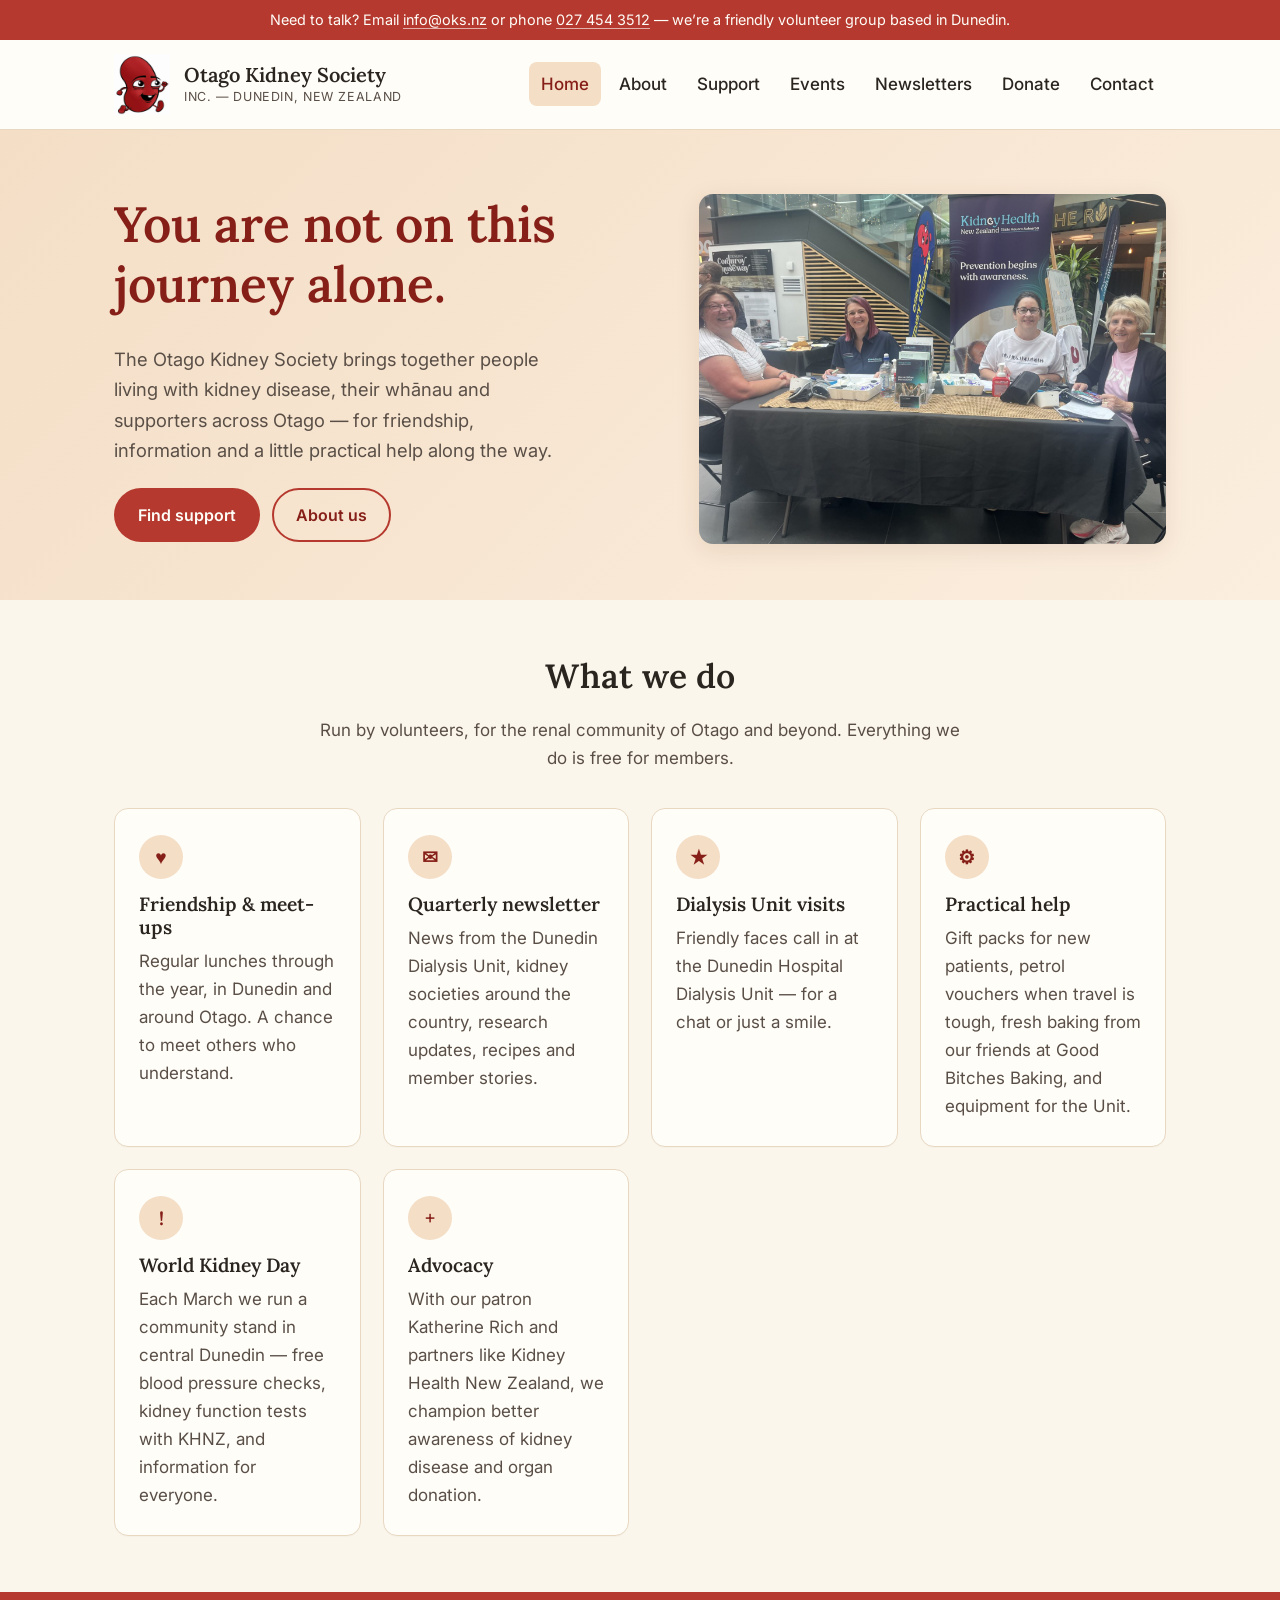
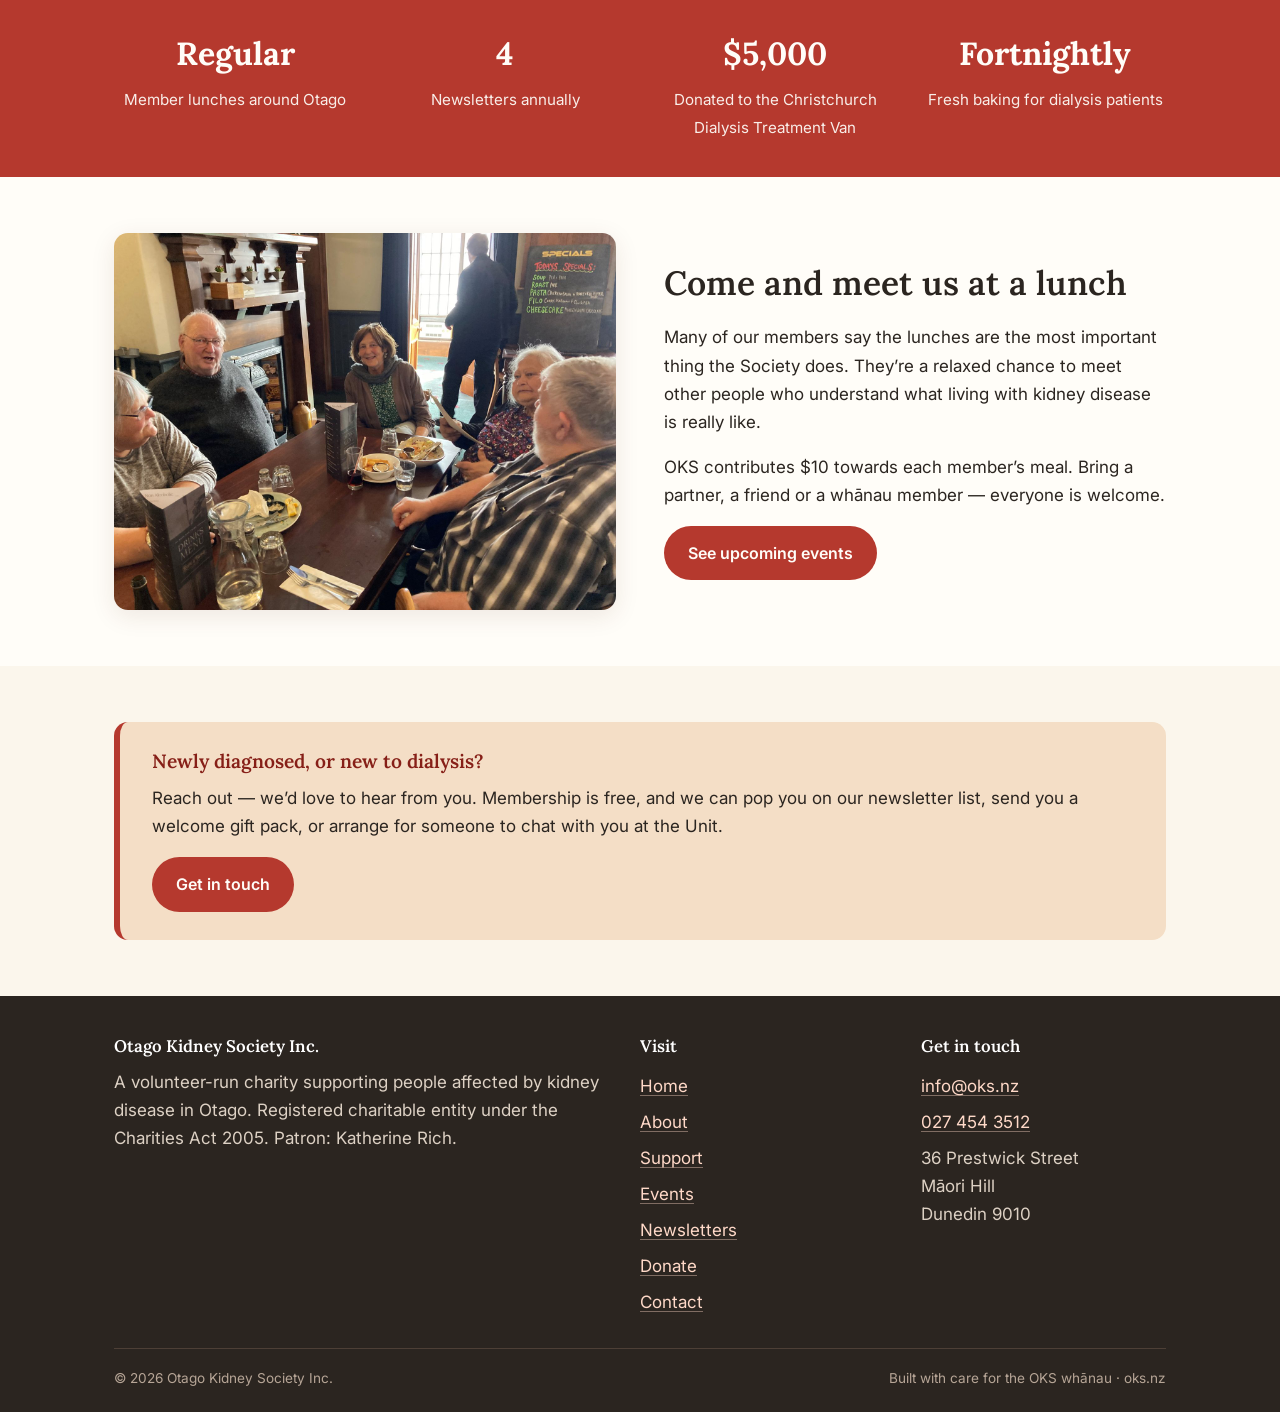
==== index.html @ d43c53f0 "Add the phone number to the banner on every page The top banner offered email only. It now reads "Em" ====
<!DOCTYPE html>
<html lang="en-NZ">
<head>
  <meta charset="UTF-8">
  <meta name="viewport" content="width=device-width, initial-scale=1.0">
  <title>Otago Kidney Society — supporting our renal community in Otago</title>
  <meta name="description" content="The Otago Kidney Society is a registered charity supporting people affected by kidney disease in Otago through friendship, information and practical help.">
  <link rel="icon" type="image/png" href="images/oks-logo.png">
  <link rel="preconnect" href="https://fonts.googleapis.com">
  <link rel="preconnect" href="https://fonts.gstatic.com" crossorigin>
  <link href="https://fonts.googleapis.com/css2?family=Inter:wght@400;500;600&family=Lora:wght@500;600&display=swap" rel="stylesheet">
  <link rel="stylesheet" href="styles.css">
</head>
<body>

<div class="topbar">
  Need to talk? Email <a href="mailto:info@oks.nz">info@oks.nz</a> or phone <a href="tel:+64274543512">027 454 3512</a> — we’re a friendly volunteer group based in Dunedin.
</div>

<header class="site-header">
  <div class="inner">
    <a class="brand" href="index.html">
      <img src="images/oks-logo.png" alt="OKS kidney mascot logo">
      <span class="name">Otago Kidney Society<small>Inc. — Dunedin, New Zealand</small></span>
    </a>
    <nav aria-label="Primary">
      <ul>
        <li><a class="active" href="index.html">Home</a></li>
        <li><a href="about.html">About</a></li>
        <li><a href="support.html">Support</a></li>
        <li><a href="events.html">Events</a></li>
        <li><a href="newsletters.html">Newsletters</a></li>
        <li><a href="donate.html">Donate</a></li>
        <li><a href="contact.html">Contact</a></li>
      </ul>
    </nav>
  </div>
</header>

<section class="hero">
  <div class="container grid">
    <div>
      <h1>You are not on this journey alone.</h1>
      <p class="lede">The Otago Kidney Society brings together people living with kidney disease, their whānau and supporters across Otago — for friendship, information and a little practical help along the way.</p>
      <div class="actions">
        <a class="btn btn-primary" href="support.html">Find support</a>
        <a class="btn btn-secondary" href="about.html">About us</a>
      </div>
    </div>
    <img class="hero-img" src="images/newsletter-photo.jpg" alt="OKS volunteers at a World Kidney Day stand in Dunedin's Wall Street Mall, alongside Kidney Health New Zealand.">
  </div>
</section>

<section>
  <div class="container">
    <div class="text-center" style="max-width:60ch;margin:0 auto 36px;">
      <h2>What we do</h2>
      <p class="muted">Run by volunteers, for the renal community of Otago and beyond. Everything we do is free for members.</p>
    </div>
    <div class="cards">
      <div class="card">
        <div class="icon">♥</div>
        <h3>Friendship &amp; meet-ups</h3>
        <p>Regular lunches through the year, in Dunedin and around Otago. A chance to meet others who understand.</p>
      </div>
      <div class="card">
        <div class="icon">✉</div>
        <h3>Quarterly newsletter</h3>
        <p>News from the Dunedin Dialysis Unit, kidney societies around the country, research updates, recipes and member stories.</p>
      </div>
      <div class="card">
        <div class="icon">★</div>
        <h3>Dialysis Unit visits</h3>
        <p>Friendly faces call in at the Dunedin Hospital Dialysis Unit — for a chat or just a smile.</p>
      </div>
      <div class="card">
        <div class="icon">⚙</div>
        <h3>Practical help</h3>
        <p>Gift packs for new patients, petrol vouchers when travel is tough, fresh baking from our friends at Good Bitches Baking, and equipment for the Unit.</p>
      </div>
      <div class="card">
        <div class="icon">!</div>
        <h3>World Kidney Day</h3>
        <p>Each March we run a community stand in central Dunedin — free blood pressure checks, kidney function tests with KHNZ, and information for everyone.</p>
      </div>
      <div class="card">
        <div class="icon">+</div>
        <h3>Advocacy</h3>
        <p>With our patron Katherine Rich and partners like Kidney Health New Zealand, we champion better awareness of kidney disease and organ donation.</p>
      </div>
    </div>
  </div>
</section>

<div class="fact-strip">
  <div class="container grid">
    <div><strong>Regular</strong><span>Member lunches around Otago</span></div>
    <div><strong>4</strong><span>Newsletters annually</span></div>
    <div><strong>$5,000</strong><span>Donated to the Christchurch Dialysis Treatment Van</span></div>
    <div><strong>Fortnightly</strong><span>Fresh baking for dialysis patients</span></div>
  </div>
</div>

<section class="alt">
  <div class="container split">
    <img src="images/lunch-3.jpg" alt="OKS members enjoying a relaxed lunch together at a local pub.">
    <div>
      <h2>Come and meet us at a lunch</h2>
      <p>Many of our members say the lunches are the most important thing the Society does. They’re a relaxed chance to meet other people who understand what living with kidney disease is really like.</p>
      <p>OKS contributes $10 towards each member’s meal. Bring a partner, a friend or a whānau member — everyone is welcome.</p>
      <a class="btn btn-primary" href="events.html">See upcoming events</a>
    </div>
  </div>
</section>

<section>
  <div class="container">
    <div class="callout">
      <h3>Newly diagnosed, or new to dialysis?</h3>
      <p>Reach out — we’d love to hear from you. Membership is free, and we can pop you on our newsletter list, send you a welcome gift pack, or arrange for someone to chat with you at the Unit.</p>
      <p style="margin-bottom:0;"><a class="btn btn-primary" href="contact.html">Get in touch</a></p>
    </div>
  </div>
</section>

<footer class="site-footer">
  <div class="container">
    <div class="grid">
      <div>
        <h4>Otago Kidney Society Inc.</h4>
        <p>A volunteer-run charity supporting people affected by kidney disease in Otago. Registered charitable entity under the Charities Act 2005. Patron: Katherine Rich.</p>
      </div>
      <div>
        <h4>Visit</h4>
        <ul>
          <li><a href="index.html">Home</a></li>
          <li><a href="about.html">About</a></li>
          <li><a href="support.html">Support</a></li>
          <li><a href="events.html">Events</a></li>
          <li><a href="newsletters.html">Newsletters</a></li>
          <li><a href="donate.html">Donate</a></li>
          <li><a href="contact.html">Contact</a></li>
        </ul>
      </div>
      <div>
        <h4>Get in touch</h4>
        <ul>
          <li><a href="mailto:info@oks.nz">info@oks.nz</a></li>
          <li><a href="tel:+64274543512">027 454 3512</a></li>
          <li>36 Prestwick Street<br>Māori Hill<br>Dunedin 9010</li>
        </ul>
      </div>
    </div>
    <div class="legal">
      <span>© <span id="year">2026</span> Otago Kidney Society Inc.</span>
      <span>Built with care for the OKS whānau · oks.nz</span>
    </div>
  </div>
  <script>document.getElementById('year').textContent = new Date().getFullYear();</script>
</footer>

</body>
</html>
---- styles.css ----
/* ==========================================================================
   Otago Kidney Society — site styles
   Warm, welcoming palette inspired by the OKS kidney mascot.
   ========================================================================== */

:root {
  --brand-red: #b5392e;
  --brand-red-dark: #861f17;
  --brand-red-soft: #e58075;
  --cream: #fbf6ec;
  --warm-panel: #f4dec6;
  --warm-panel-soft: #fbeede;
  --sage: #5c8b7f;
  --sage-dark: #3e695f;
  --ink: #2b2520;
  --ink-soft: #5a4f47;
  --line: #e8d8c2;
  --white: #fffdf8;

  --font-body: "Inter", "Helvetica Neue", Arial, sans-serif;
  --font-head: "Lora", Georgia, "Times New Roman", serif;

  --maxw: 1100px;
  --radius: 14px;
  --shadow: 0 6px 24px rgba(86, 35, 22, 0.10);
}

/* Reset-ish */
*, *::before, *::after { box-sizing: border-box; }
html { scroll-behavior: smooth; }
body {
  margin: 0;
  font-family: var(--font-body);
  font-size: 17px;
  line-height: 1.65;
  color: var(--ink);
  background: var(--cream);
  -webkit-font-smoothing: antialiased;
}

img { max-width: 100%; display: block; height: auto; }

a {
  color: var(--brand-red-dark);
  text-decoration: underline;
  text-underline-offset: 3px;
  text-decoration-color: rgba(134, 31, 23, 0.4);
}
a:hover { text-decoration-color: var(--brand-red); }

h1, h2, h3, h4 {
  font-family: var(--font-head);
  color: var(--ink);
  line-height: 1.2;
  margin: 0 0 .6em;
  font-weight: 600;
}
h1 { font-size: clamp(2rem, 4.5vw, 3.1rem); }
h2 { font-size: clamp(1.5rem, 3vw, 2.1rem); }
h3 { font-size: 1.2rem; }

p { margin: 0 0 1em; }

.container {
  max-width: var(--maxw);
  margin: 0 auto;
  padding: 0 24px;
}

/* ---------- Top banner ---------- */
.topbar {
  background: var(--brand-red);
  color: var(--white);
  font-size: 0.9rem;
  text-align: center;
  padding: 8px 24px;
}
.topbar a { color: var(--white); text-decoration-color: rgba(255,255,255,0.6); }

/* ---------- Header / nav ---------- */
.site-header {
  background: var(--white);
  border-bottom: 1px solid var(--line);
  position: sticky; top: 0; z-index: 50;
}
.site-header .inner {
  display: flex;
  align-items: center;
  justify-content: space-between;
  gap: 16px;
  padding: 14px 24px;
  max-width: var(--maxw);
  margin: 0 auto;
}
.brand {
  display: flex; align-items: center; gap: 14px;
  text-decoration: none; color: var(--ink);
}
.brand img { width: 56px; height: auto; }
.brand .name {
  font-family: var(--font-head);
  font-size: 1.25rem;
  line-height: 1.1;
  font-weight: 600;
}
.brand .name small {
  display: block;
  font-family: var(--font-body);
  font-size: 0.78rem;
  font-weight: 400;
  letter-spacing: 0.05em;
  text-transform: uppercase;
  color: var(--ink-soft);
  margin-top: 4px;
}
nav ul {
  list-style: none; padding: 0; margin: 0;
  display: flex; flex-wrap: wrap; gap: 6px;
}
nav a {
  display: inline-block;
  padding: 8px 12px;
  font-weight: 500;
  color: var(--ink);
  text-decoration: none;
  border-radius: 8px;
}
nav a:hover { background: var(--warm-panel-soft); }
nav a.active {
  color: var(--brand-red-dark);
  background: var(--warm-panel);
}

/* ---------- Hero ---------- */
.hero {
  background: linear-gradient(135deg, var(--warm-panel) 0%, var(--warm-panel-soft) 100%);
  padding: 64px 0 56px;
}
.hero .grid {
  display: grid;
  grid-template-columns: 1.15fr 1fr;
  gap: 48px;
  align-items: center;
}
.hero h1 { color: var(--brand-red-dark); }
.hero p.lede {
  font-size: 1.15rem;
  color: var(--ink-soft);
  max-width: 38ch;
}
.hero img.hero-img {
  width: 100%;
  border-radius: var(--radius);
  box-shadow: var(--shadow);
  aspect-ratio: 4 / 3;
  object-fit: cover;
}
.hero .actions { margin-top: 22px; display: flex; gap: 12px; flex-wrap: wrap; }

/* Page header (non-home pages) */
.page-head {
  background: var(--warm-panel-soft);
  padding: 56px 0 36px;
  border-bottom: 1px solid var(--line);
}
.page-head h1 { color: var(--brand-red-dark); margin-bottom: .3em; }
.page-head p { color: var(--ink-soft); max-width: 60ch; font-size: 1.1rem; }

/* ---------- Buttons ---------- */
.btn {
  display: inline-block;
  padding: 12px 22px;
  border-radius: 999px;
  font-weight: 600;
  text-decoration: none;
  border: 2px solid transparent;
  transition: transform .08s ease, background .2s ease;
  font-size: 1rem;
}
.btn:active { transform: translateY(1px); }
.btn-primary { background: var(--brand-red); color: var(--white); }
.btn-primary:hover { background: var(--brand-red-dark); }
.btn-secondary {
  background: transparent;
  color: var(--brand-red-dark);
  border-color: var(--brand-red);
}
.btn-secondary:hover { background: rgba(181, 57, 46, 0.07); }

/* ---------- Sections / cards ---------- */
section { padding: 56px 0; }
section.alt { background: var(--white); }

.cards {
  display: grid;
  gap: 22px;
  grid-template-columns: repeat(auto-fit, minmax(240px, 1fr));
}
.card {
  background: var(--white);
  border: 1px solid var(--line);
  border-radius: var(--radius);
  padding: 26px 24px;
  box-shadow: 0 1px 0 rgba(0,0,0,0.02);
}
.card .icon {
  width: 44px; height: 44px;
  border-radius: 50%;
  background: var(--warm-panel);
  color: var(--brand-red-dark);
  display: flex; align-items: center; justify-content: center;
  font-size: 1.2rem; font-weight: 700;
  font-family: var(--font-head);
  margin-bottom: 14px;
}
.card h3 { margin-bottom: .4em; }
.card p { color: var(--ink-soft); margin: 0; }

/* Two-column / three-column blocks */
.split {
  display: grid;
  grid-template-columns: 1fr 1fr;
  gap: 48px;
  align-items: center;
}
.split img { border-radius: var(--radius); box-shadow: var(--shadow); }

.callout {
  background: var(--warm-panel);
  border-radius: var(--radius);
  padding: 28px 32px;
  border-left: 6px solid var(--brand-red);
}
.callout h3 { color: var(--brand-red-dark); margin-top: 0; }

.fact-strip {
  background: var(--brand-red);
  color: var(--white);
  padding: 36px 0;
  text-align: center;
}
.fact-strip .grid {
  display: grid;
  grid-template-columns: repeat(auto-fit, minmax(160px, 1fr));
  gap: 28px;
}
.fact-strip strong {
  display: block;
  font-family: var(--font-head);
  font-size: 2rem;
  margin-bottom: 4px;
}
.fact-strip span { font-size: 0.95rem; opacity: 0.92; }

/* Lists */
.tick-list { list-style: none; padding: 0; margin: 0; }
.tick-list li {
  position: relative;
  padding: 10px 0 10px 36px;
  border-bottom: 1px dashed var(--line);
}
.tick-list li:last-child { border-bottom: 0; }
.tick-list li::before {
  content: "♥";
  position: absolute; left: 6px; top: 9px;
  color: var(--brand-red);
  font-size: 1.1rem;
}

/* Events list */
.event {
  display: grid;
  grid-template-columns: 110px 1fr;
  gap: 22px;
  padding: 22px 0;
  border-bottom: 1px solid var(--line);
}
.event:last-child { border-bottom: 0; }
.event .when {
  background: var(--warm-panel);
  border-radius: var(--radius);
  padding: 14px 8px;
  text-align: center;
  font-family: var(--font-head);
  color: var(--brand-red-dark);
}
.event .when .day {
  display: block;
  font-size: 1.6rem;
  line-height: 1;
}
.event .when .month {
  display: block;
  font-size: 0.85rem;
  text-transform: uppercase;
  letter-spacing: 0.06em;
  margin-top: 4px;
}
.event h3 { margin: 0 0 .25em; }
.event p { margin: 0; color: var(--ink-soft); }

/* Contact details */
.contact-grid {
  display: grid;
  grid-template-columns: 1fr 1fr;
  gap: 36px;
}
.contact-card {
  background: var(--white);
  border: 1px solid var(--line);
  border-radius: var(--radius);
  padding: 28px 30px;
}
.contact-card h3 { margin-top: 0; color: var(--brand-red-dark); }
.contact-card p { margin: .35em 0; }

/* Footer */
footer.site-footer {
  background: var(--ink);
  color: #ddd1c4;
  padding: 40px 0 22px;
  margin-top: 0;
}
footer.site-footer .grid {
  display: grid;
  grid-template-columns: 2fr 1fr 1fr;
  gap: 36px;
  margin-bottom: 28px;
}
footer.site-footer h4 {
  font-family: var(--font-head);
  color: #fff;
  font-size: 1.05rem;
  margin: 0 0 12px;
}
footer.site-footer a { color: #ffd9c8; text-decoration-color: rgba(255,217,200,0.4); }
footer.site-footer ul { list-style: none; padding: 0; margin: 0; }
footer.site-footer li { padding: 4px 0; }
footer.site-footer .legal {
  border-top: 1px solid #4d3f36;
  padding-top: 18px;
  font-size: 0.85rem;
  color: #b6a596;
  display: flex;
  justify-content: space-between;
  flex-wrap: wrap;
  gap: 12px;
}

/* Committee grid */
.committee {
  display: grid;
  grid-template-columns: repeat(auto-fit, minmax(220px, 1fr));
  gap: 18px;
  margin-top: 28px;
}
.person {
  background: var(--white);
  border: 1px solid var(--line);
  border-radius: var(--radius);
  padding: 22px 22px;
  text-align: center;
}
.person .avatar {
  width: 64px; height: 64px;
  border-radius: 50%;
  background: var(--warm-panel);
  color: var(--brand-red-dark);
  font-family: var(--font-head);
  font-size: 1.5rem;
  font-weight: 600;
  display: flex; align-items: center; justify-content: center;
  margin: 0 auto 12px;
}
.person h3 { margin: 0 0 .2em; font-size: 1.1rem; }
.person .role {
  display: inline-block;
  background: var(--warm-panel);
  color: var(--brand-red-dark);
  padding: 3px 10px;
  border-radius: 999px;
  font-size: 0.78rem;
  font-weight: 600;
  letter-spacing: 0.04em;
  text-transform: uppercase;
  margin-bottom: 8px;
}
.person p { margin: 0; color: var(--ink-soft); font-size: 0.95rem; }
.person.officer .avatar {
  background: var(--brand-red);
  color: var(--white);
}

.officers-row { margin-bottom: 10px; }

/* Utilities */
.text-center { text-align: center; }
.muted { color: var(--ink-soft); }
.notice {
  background: var(--warm-panel-soft);
  border: 1px dashed var(--brand-red-soft);
  border-radius: var(--radius);
  padding: 18px 22px;
  color: var(--ink-soft);
  font-size: 0.95rem;
}
.notice strong { color: var(--brand-red-dark); }

/* ---------- Mobile ---------- */
@media (max-width: 820px) {
  .hero { padding: 40px 0; }
  .hero .grid { grid-template-columns: 1fr; gap: 28px; }
  .split { grid-template-columns: 1fr; gap: 28px; }
  .contact-grid { grid-template-columns: 1fr; gap: 22px; }
  footer.site-footer .grid { grid-template-columns: 1fr; gap: 22px; }
  .site-header .inner { flex-direction: column; align-items: flex-start; gap: 12px; }
  nav ul { width: 100%; }
}

@media (max-width: 480px) {
  .event { grid-template-columns: 90px 1fr; gap: 14px; }
  .brand img { width: 46px; }
  .brand .name { font-size: 1.05rem; }
}
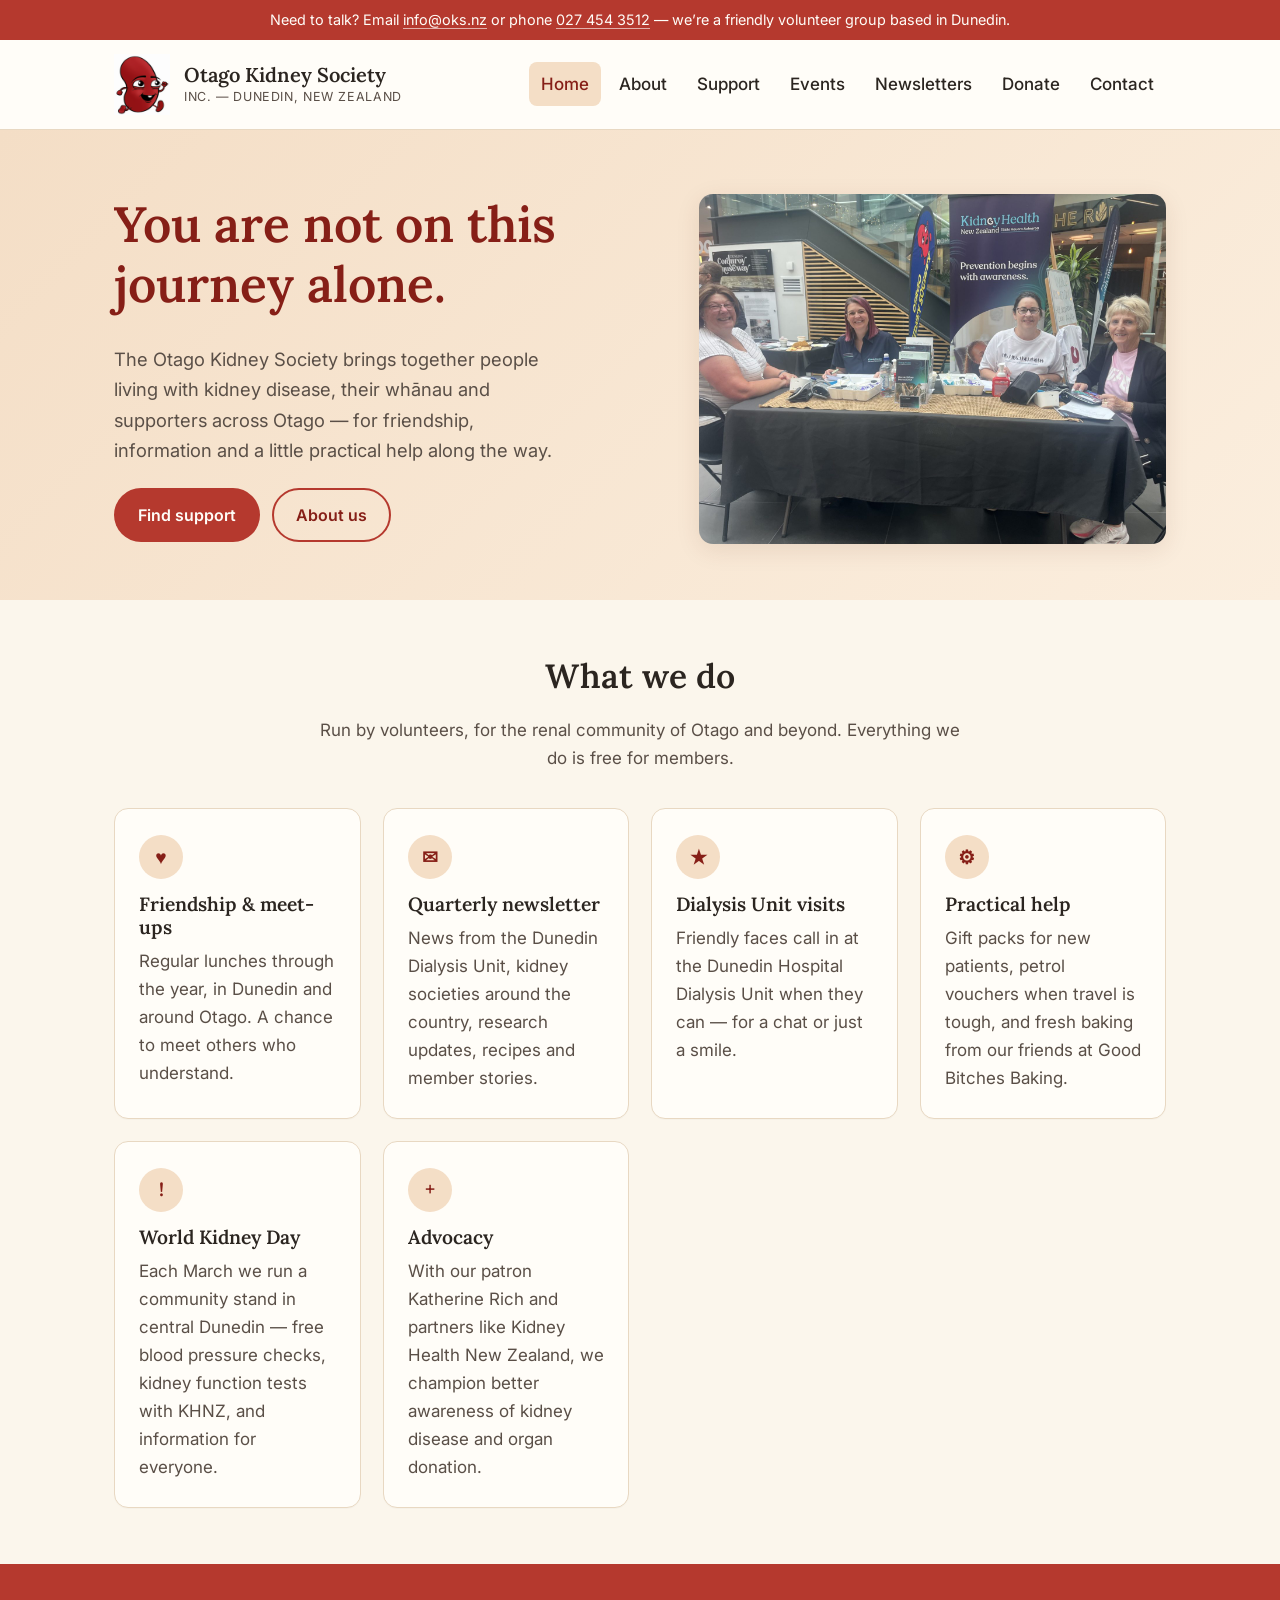
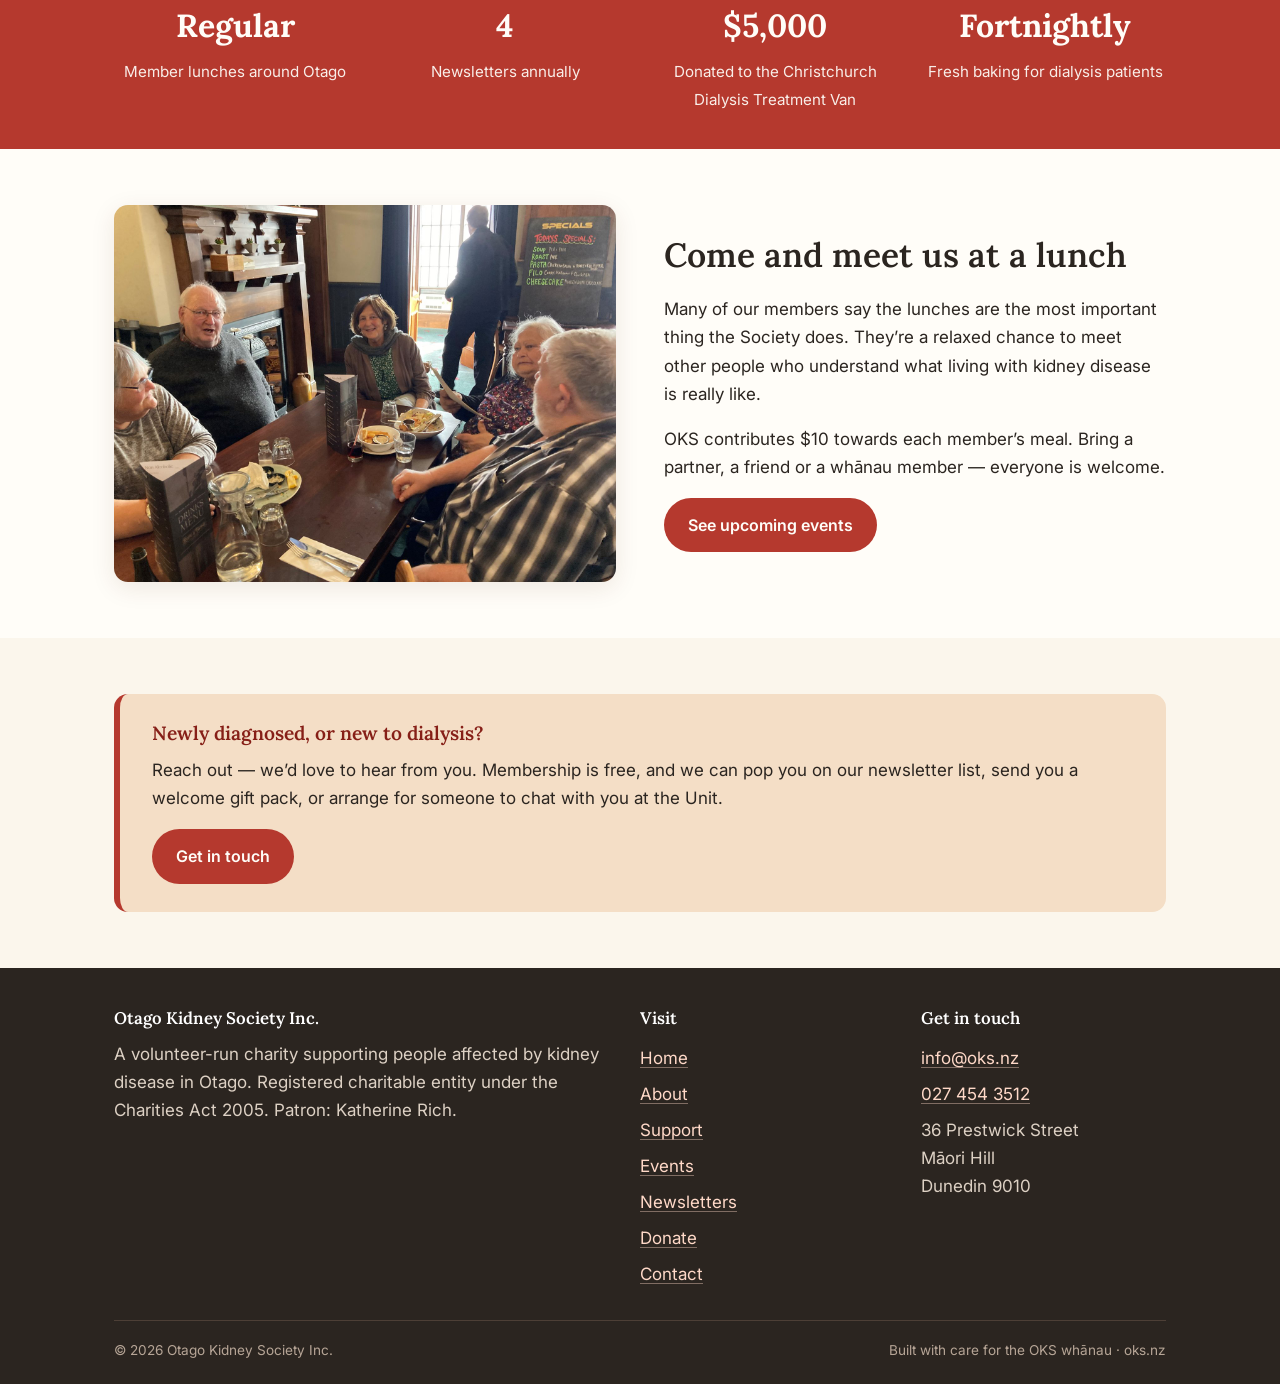
==== commit 280fdd3c: "Content, accessibility and social sharing improvements Content - Kidney Society link corrected to ki" ====
--- a/index.html
+++ b/index.html
@@ -6,6 +6,21 @@
   <title>Otago Kidney Society — supporting our renal community in Otago</title>
   <meta name="description" content="The Otago Kidney Society is a registered charity supporting people affected by kidney disease in Otago through friendship, information and practical help.">
   <link rel="icon" type="image/png" href="images/oks-logo.png">
+  <!-- Social sharing (Facebook, Messenger, LinkedIn) -->
+  <meta property="og:type" content="website">
+  <meta property="og:site_name" content="Otago Kidney Society">
+  <meta property="og:locale" content="en_NZ">
+  <meta property="og:title" content="Otago Kidney Society — supporting our renal community in Otago">
+  <meta property="og:description" content="The Otago Kidney Society is a registered charity supporting people affected by kidney disease in Otago through friendship, information and practical help.">
+  <meta property="og:url" content="https://qj-adam.github.io/oks-website/">
+  <meta property="og:image" content="https://qj-adam.github.io/oks-website/images/newsletter-photo.jpg">
+  <meta property="og:image:alt" content="OKS volunteers at a World Kidney Day stand in Dunedin, alongside Kidney Health New Zealand.">
+  <!-- Social sharing (X / Twitter) -->
+  <meta name="twitter:card" content="summary_large_image">
+  <meta name="twitter:title" content="Otago Kidney Society — supporting our renal community in Otago">
+  <meta name="twitter:description" content="The Otago Kidney Society is a registered charity supporting people affected by kidney disease in Otago through friendship, information and practical help.">
+  <meta name="twitter:image" content="https://qj-adam.github.io/oks-website/images/newsletter-photo.jpg">
+  <link rel="canonical" href="https://qj-adam.github.io/oks-website/">
   <link rel="preconnect" href="https://fonts.googleapis.com">
   <link rel="preconnect" href="https://fonts.gstatic.com" crossorigin>
   <link href="https://fonts.googleapis.com/css2?family=Inter:wght@400;500;600&family=Lora:wght@500;600&display=swap" rel="stylesheet">
@@ -59,32 +74,32 @@
     </div>
     <div class="cards">
       <div class="card">
-        <div class="icon">♥</div>
+        <div class="icon" aria-hidden="true">♥</div>
         <h3>Friendship &amp; meet-ups</h3>
         <p>Regular lunches through the year, in Dunedin and around Otago. A chance to meet others who understand.</p>
       </div>
       <div class="card">
-        <div class="icon">✉</div>
+        <div class="icon" aria-hidden="true">✉</div>
         <h3>Quarterly newsletter</h3>
         <p>News from the Dunedin Dialysis Unit, kidney societies around the country, research updates, recipes and member stories.</p>
       </div>
       <div class="card">
-        <div class="icon">★</div>
+        <div class="icon" aria-hidden="true">★</div>
         <h3>Dialysis Unit visits</h3>
-        <p>Friendly faces call in at the Dunedin Hospital Dialysis Unit — for a chat or just a smile.</p>
+        <p>Friendly faces call in at the Dunedin Hospital Dialysis Unit when they can — for a chat or just a smile.</p>
       </div>
       <div class="card">
-        <div class="icon">⚙</div>
+        <div class="icon" aria-hidden="true">⚙</div>
         <h3>Practical help</h3>
-        <p>Gift packs for new patients, petrol vouchers when travel is tough, fresh baking from our friends at Good Bitches Baking, and equipment for the Unit.</p>
+        <p>Gift packs for new patients, petrol vouchers when travel is tough, and fresh baking from our friends at Good Bitches Baking.</p>
       </div>
       <div class="card">
-        <div class="icon">!</div>
+        <div class="icon" aria-hidden="true">!</div>
         <h3>World Kidney Day</h3>
         <p>Each March we run a community stand in central Dunedin — free blood pressure checks, kidney function tests with KHNZ, and information for everyone.</p>
       </div>
       <div class="card">
-        <div class="icon">+</div>
+        <div class="icon" aria-hidden="true">+</div>
         <h3>Advocacy</h3>
         <p>With our patron Katherine Rich and partners like Kidney Health New Zealand, we champion better awareness of kidney disease and organ donation.</p>
       </div>
@@ -127,11 +142,11 @@
   <div class="container">
     <div class="grid">
       <div>
-        <h4>Otago Kidney Society Inc.</h4>
+        <h3>Otago Kidney Society Inc.</h3>
         <p>A volunteer-run charity supporting people affected by kidney disease in Otago. Registered charitable entity under the Charities Act 2005. Patron: Katherine Rich.</p>
       </div>
       <div>
-        <h4>Visit</h4>
+        <h3>Visit</h3>
         <ul>
           <li><a href="index.html">Home</a></li>
           <li><a href="about.html">About</a></li>
@@ -143,7 +158,7 @@
         </ul>
       </div>
       <div>
-        <h4>Get in touch</h4>
+        <h3>Get in touch</h3>
         <ul>
           <li><a href="mailto:info@oks.nz">info@oks.nz</a></li>
           <li><a href="tel:+64274543512">027 454 3512</a></li>
--- a/styles.css
+++ b/styles.css
@@ -327,7 +327,7 @@
   gap: 36px;
   margin-bottom: 28px;
 }
-footer.site-footer h4 {
+footer.site-footer h3 {
   font-family: var(--font-head);
   color: #fff;
   font-size: 1.05rem;
@@ -422,3 +422,14 @@
   .brand img { width: 46px; }
   .brand .name { font-size: 1.05rem; }
 }
+
+/* Visually hidden, still read by screen readers */
+.sr-only {
+  position: absolute;
+  width: 1px; height: 1px;
+  padding: 0; margin: -1px;
+  overflow: hidden;
+  clip: rect(0, 0, 0, 0);
+  white-space: nowrap;
+  border: 0;
+}
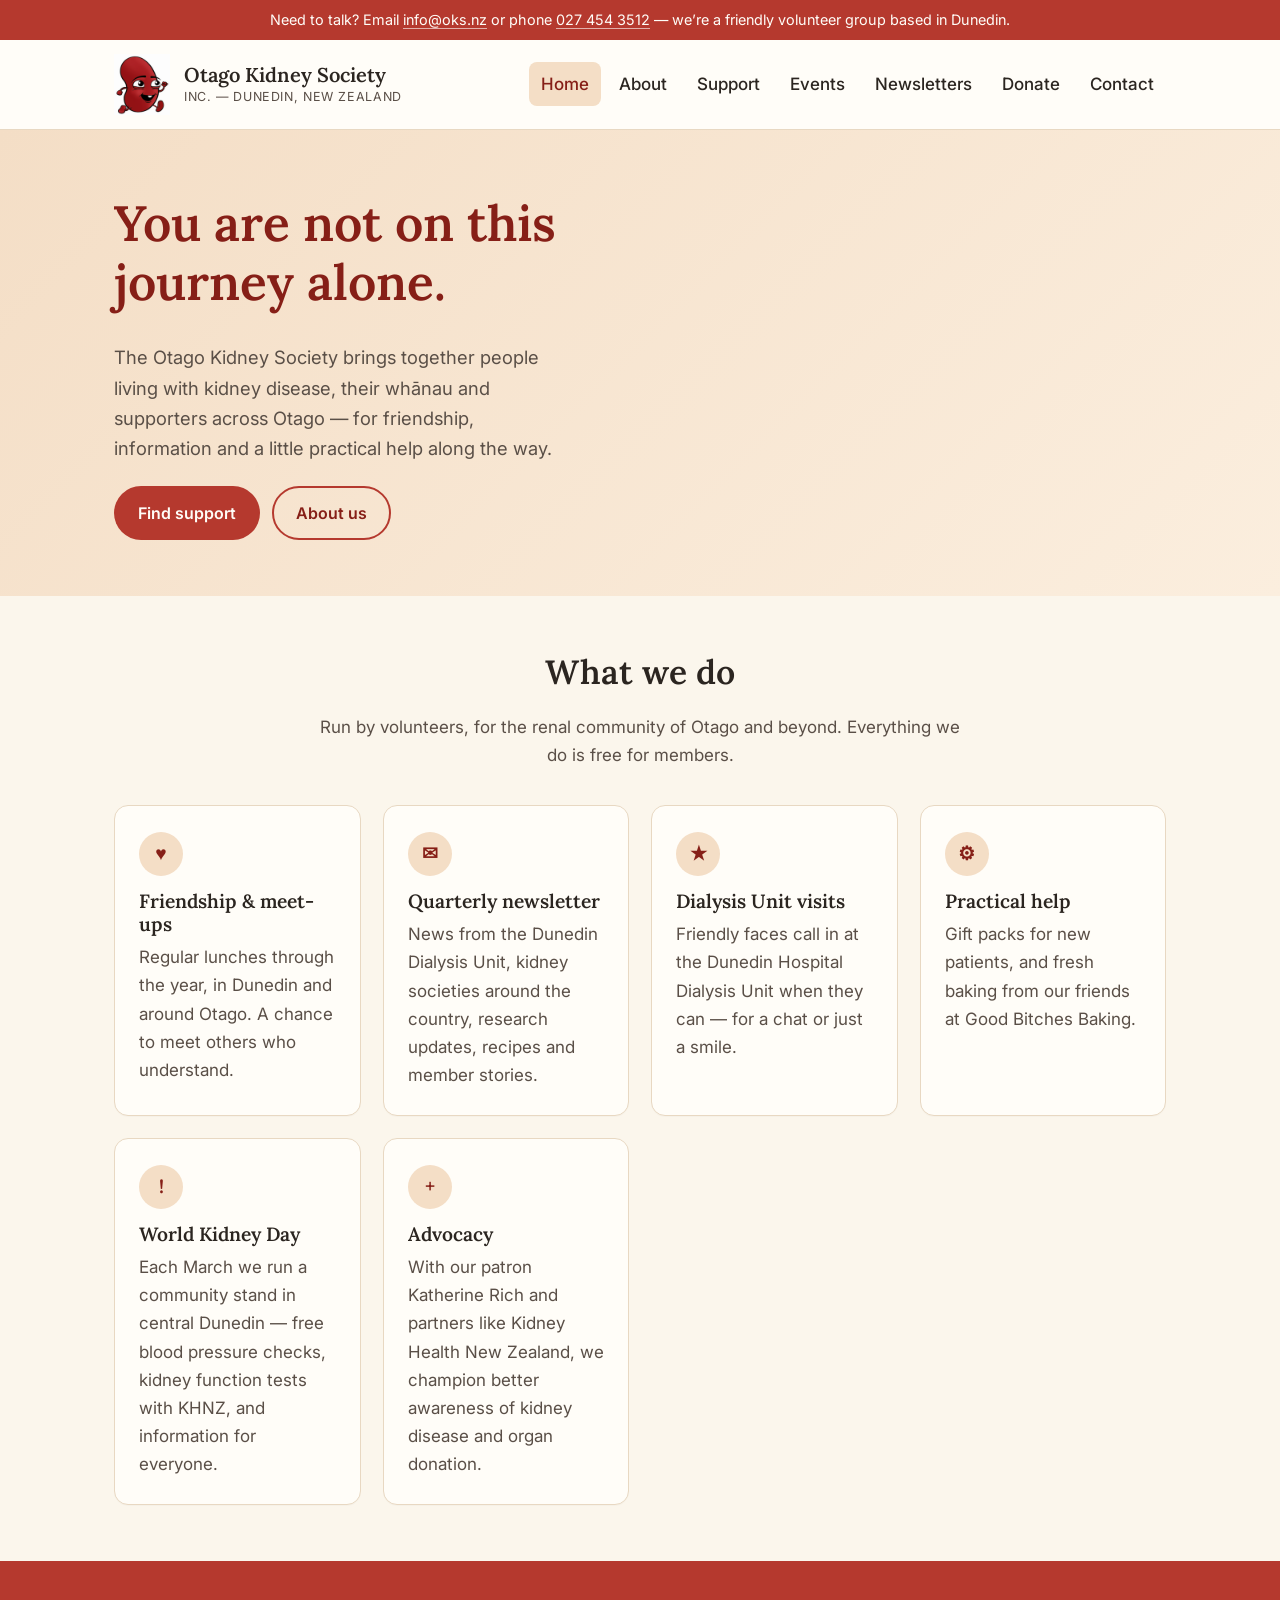
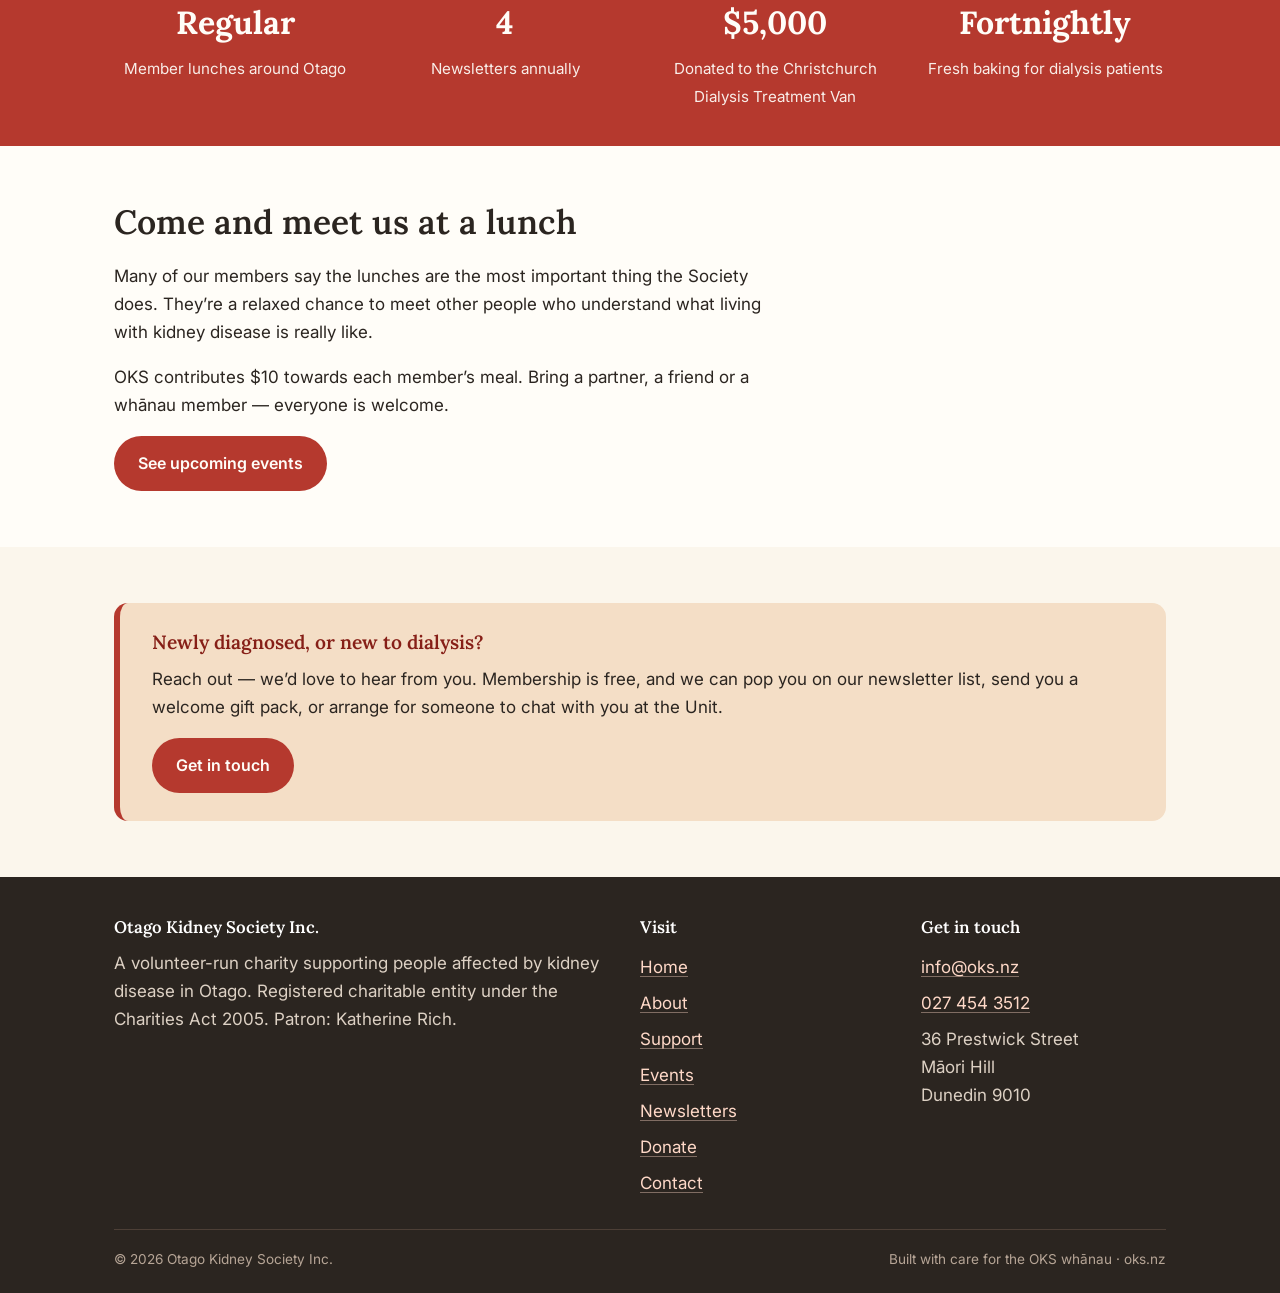
==== commit cc41e8e7: "Remove photographs, drop petrol vouchers, wording fixes Photos - All five photographs deleted: the W" ====
--- a/index.html
+++ b/index.html
@@ -13,13 +13,13 @@
   <meta property="og:title" content="Otago Kidney Society — supporting our renal community in Otago">
   <meta property="og:description" content="The Otago Kidney Society is a registered charity supporting people affected by kidney disease in Otago through friendship, information and practical help.">
   <meta property="og:url" content="https://qj-adam.github.io/oks-website/">
-  <meta property="og:image" content="https://qj-adam.github.io/oks-website/images/newsletter-photo.jpg">
+  <meta property="og:image" content="https://qj-adam.github.io/oks-website/images/oks-logo.png">
   <meta property="og:image:alt" content="OKS volunteers at a World Kidney Day stand in Dunedin, alongside Kidney Health New Zealand.">
   <!-- Social sharing (X / Twitter) -->
   <meta name="twitter:card" content="summary_large_image">
   <meta name="twitter:title" content="Otago Kidney Society — supporting our renal community in Otago">
   <meta name="twitter:description" content="The Otago Kidney Society is a registered charity supporting people affected by kidney disease in Otago through friendship, information and practical help.">
-  <meta name="twitter:image" content="https://qj-adam.github.io/oks-website/images/newsletter-photo.jpg">
+  <meta name="twitter:image" content="https://qj-adam.github.io/oks-website/images/oks-logo.png">
   <link rel="canonical" href="https://qj-adam.github.io/oks-website/">
   <link rel="preconnect" href="https://fonts.googleapis.com">
   <link rel="preconnect" href="https://fonts.gstatic.com" crossorigin>
@@ -53,8 +53,8 @@
 </header>
 
 <section class="hero">
-  <div class="container grid">
-    <div>
+  <div class="container">
+    <div style="max-width:46ch;">
       <h1>You are not on this journey alone.</h1>
       <p class="lede">The Otago Kidney Society brings together people living with kidney disease, their whānau and supporters across Otago — for friendship, information and a little practical help along the way.</p>
       <div class="actions">
@@ -62,7 +62,6 @@
         <a class="btn btn-secondary" href="about.html">About us</a>
       </div>
     </div>
-    <img class="hero-img" src="images/newsletter-photo.jpg" alt="OKS volunteers at a World Kidney Day stand in Dunedin's Wall Street Mall, alongside Kidney Health New Zealand.">
   </div>
 </section>
 
@@ -91,7 +90,7 @@
       <div class="card">
         <div class="icon" aria-hidden="true">⚙</div>
         <h3>Practical help</h3>
-        <p>Gift packs for new patients, petrol vouchers when travel is tough, and fresh baking from our friends at Good Bitches Baking.</p>
+        <p>Gift packs for new patients, and fresh baking from our friends at Good Bitches Baking.</p>
       </div>
       <div class="card">
         <div class="icon" aria-hidden="true">!</div>
@@ -117,9 +116,8 @@
 </div>
 
 <section class="alt">
-  <div class="container split">
-    <img src="images/lunch-3.jpg" alt="OKS members enjoying a relaxed lunch together at a local pub.">
-    <div>
+  <div class="container">
+    <div style="max-width:62ch;">
       <h2>Come and meet us at a lunch</h2>
       <p>Many of our members say the lunches are the most important thing the Society does. They’re a relaxed chance to meet other people who understand what living with kidney disease is really like.</p>
       <p>OKS contributes $10 towards each member’s meal. Bring a partner, a friend or a whānau member — everyone is welcome.</p>
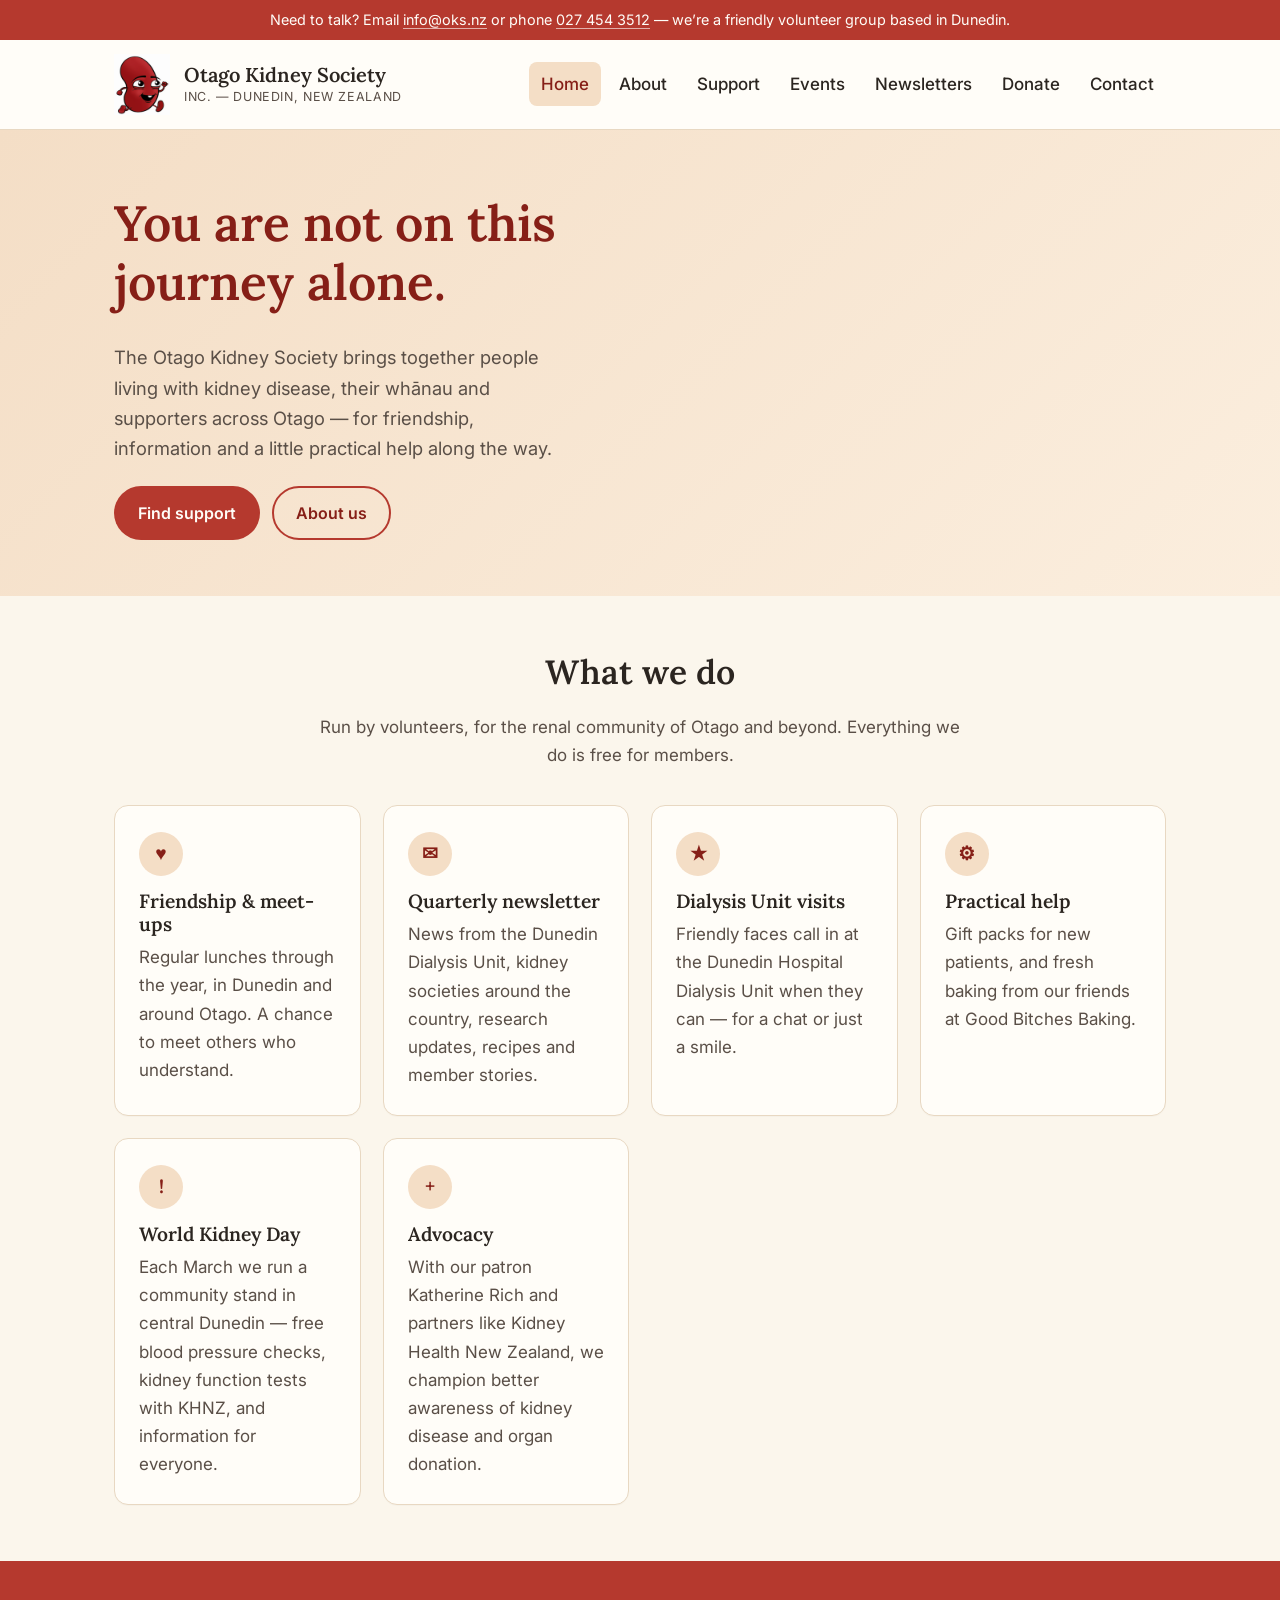
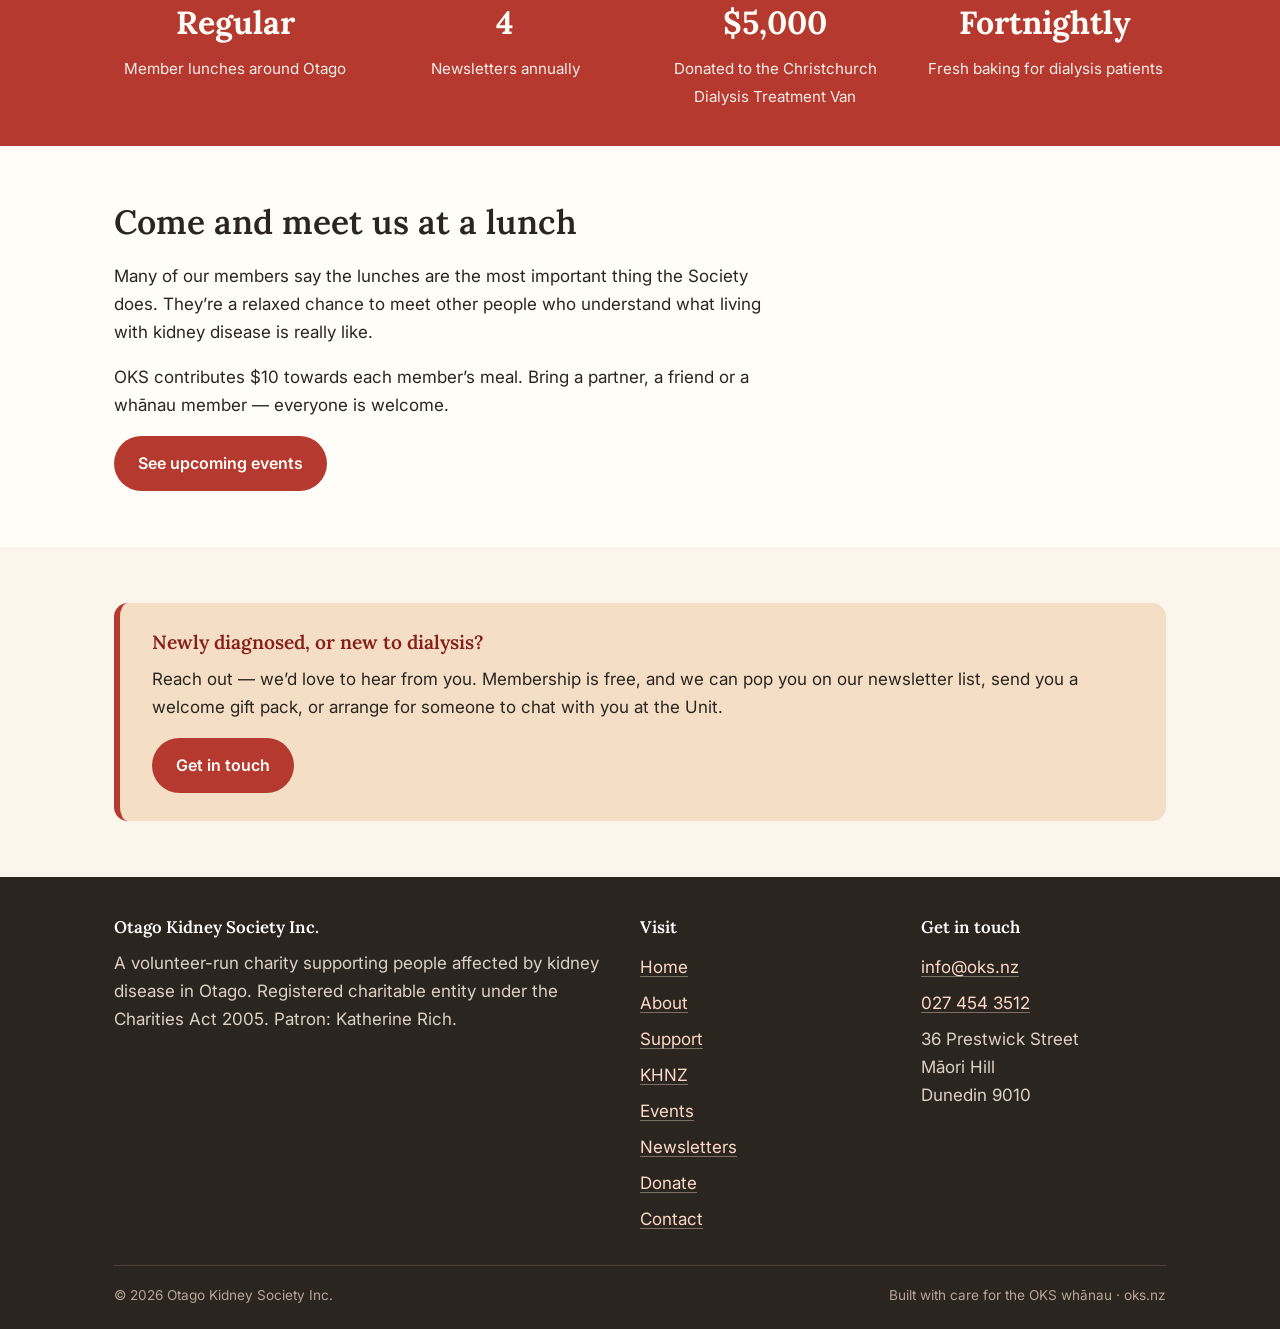
==== commit 82787513: "Add a Kidney Health New Zealand page, and RSVP details for the Clyde lunch New khnz.html page coveri" ====
--- a/index.html
+++ b/index.html
@@ -149,6 +149,7 @@
           <li><a href="index.html">Home</a></li>
           <li><a href="about.html">About</a></li>
           <li><a href="support.html">Support</a></li>
+          <li><a href="khnz.html">KHNZ</a></li>
           <li><a href="events.html">Events</a></li>
           <li><a href="newsletters.html">Newsletters</a></li>
           <li><a href="donate.html">Donate</a></li>
--- a/styles.css
+++ b/styles.css
@@ -433,3 +433,4 @@
   white-space: nowrap;
   border: 0;
 }
+
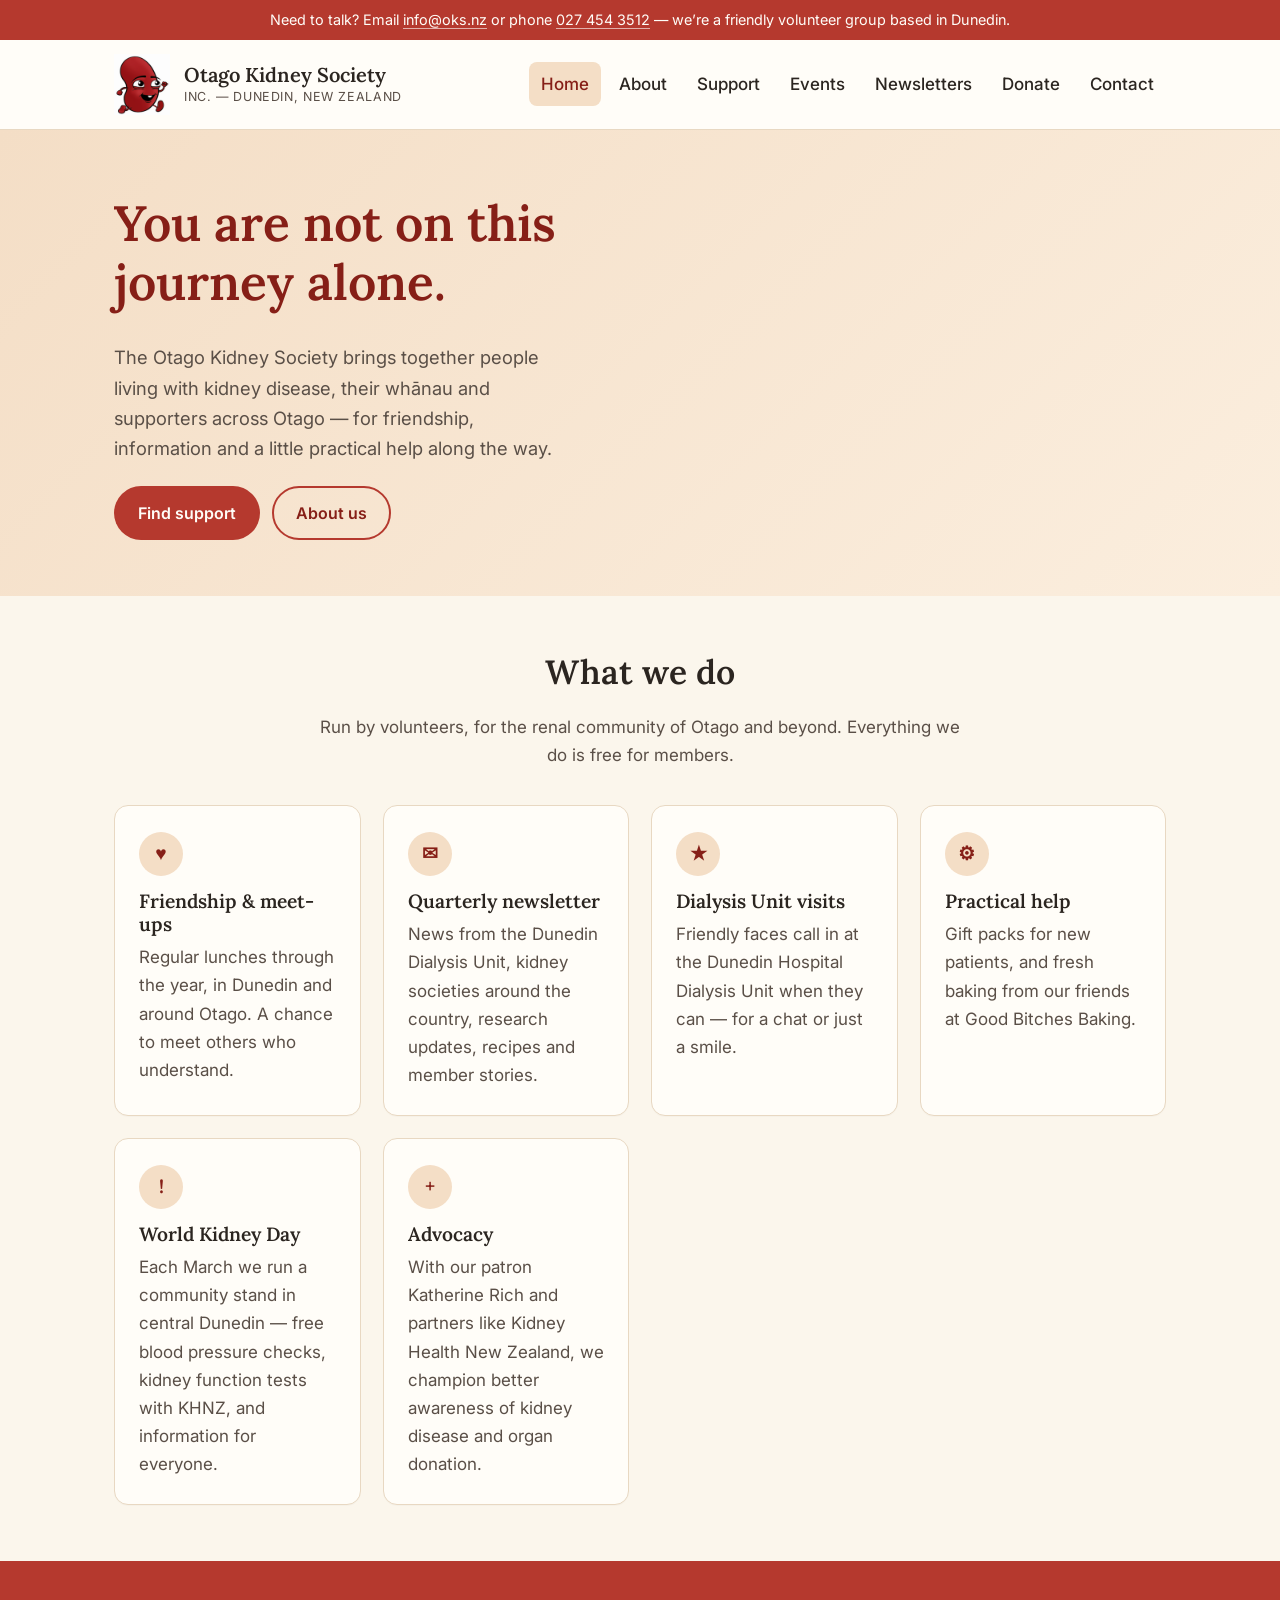
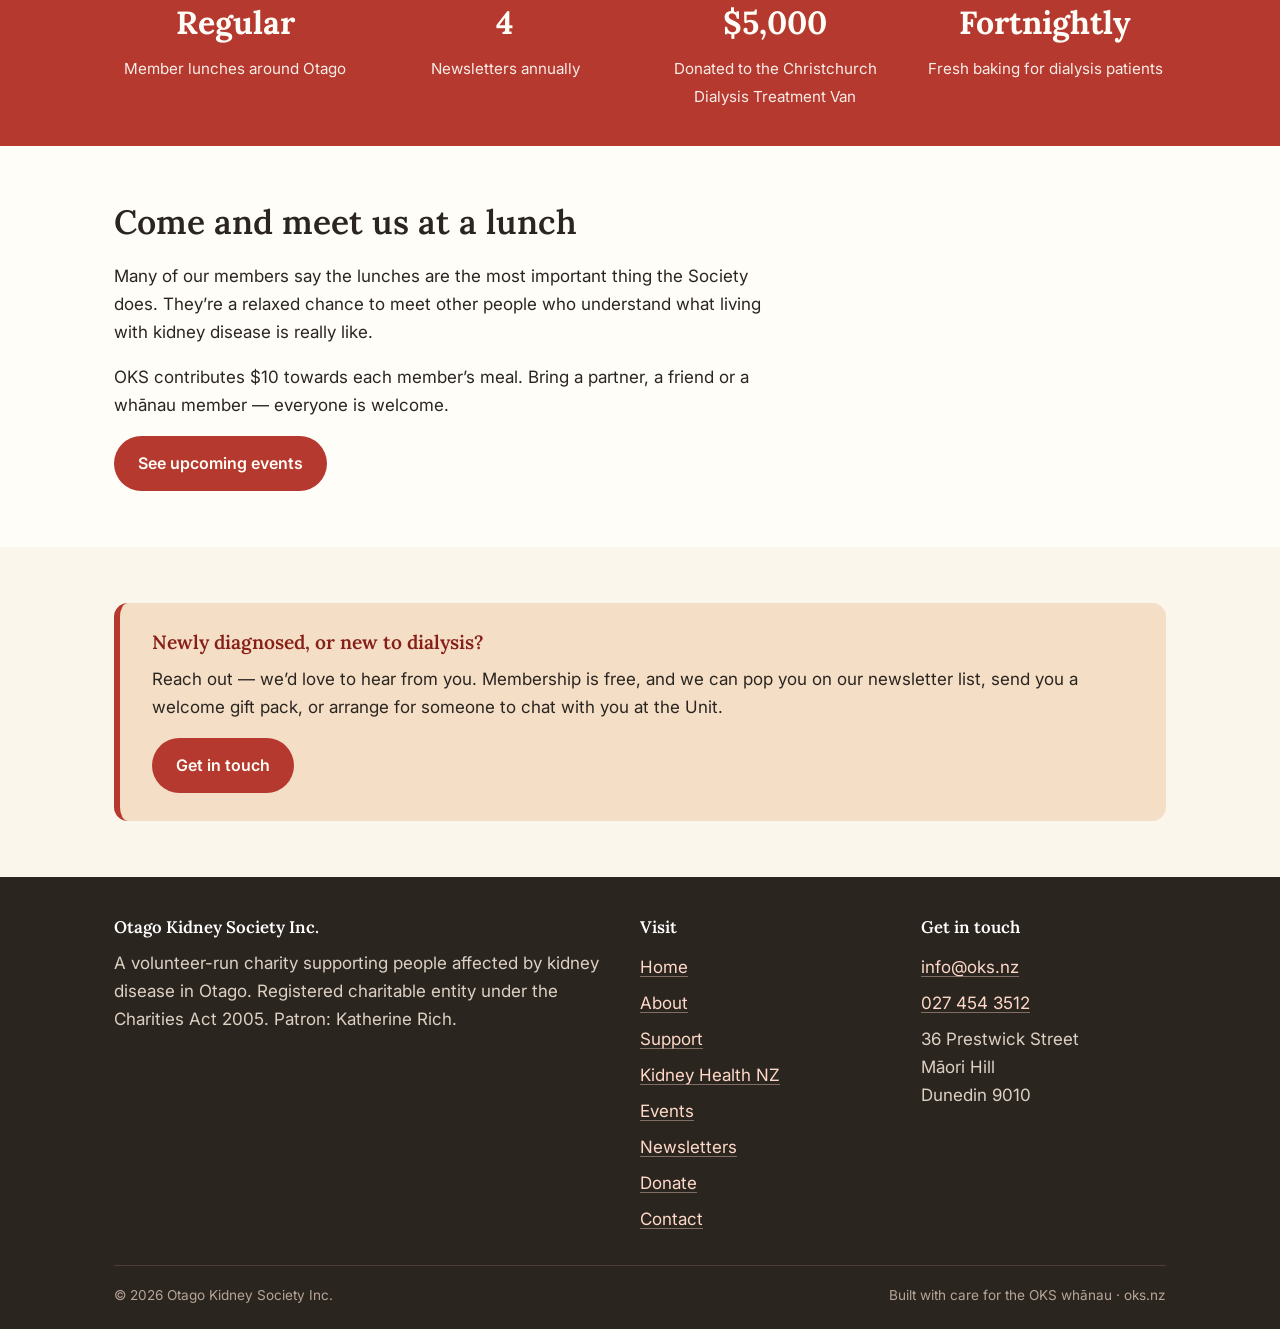
==== commit f5c6d3df: "Fix social-sharing alt text and spell out Kidney Health NZ in the footer Two items from Adam's revie" ====
--- a/index.html
+++ b/index.html
@@ -14,7 +14,7 @@
   <meta property="og:description" content="The Otago Kidney Society is a registered charity supporting people affected by kidney disease in Otago through friendship, information and practical help.">
   <meta property="og:url" content="https://qj-adam.github.io/oks-website/">
   <meta property="og:image" content="https://qj-adam.github.io/oks-website/images/oks-logo.png">
-  <meta property="og:image:alt" content="OKS volunteers at a World Kidney Day stand in Dunedin, alongside Kidney Health New Zealand.">
+  <meta property="og:image:alt" content="The Otago Kidney Society logo.">
   <!-- Social sharing (X / Twitter) -->
   <meta name="twitter:card" content="summary_large_image">
   <meta name="twitter:title" content="Otago Kidney Society — supporting our renal community in Otago">
@@ -149,7 +149,7 @@
           <li><a href="index.html">Home</a></li>
           <li><a href="about.html">About</a></li>
           <li><a href="support.html">Support</a></li>
-          <li><a href="khnz.html">KHNZ</a></li>
+          <li><a href="khnz.html">Kidney Health NZ</a></li>
           <li><a href="events.html">Events</a></li>
           <li><a href="newsletters.html">Newsletters</a></li>
           <li><a href="donate.html">Donate</a></li>
